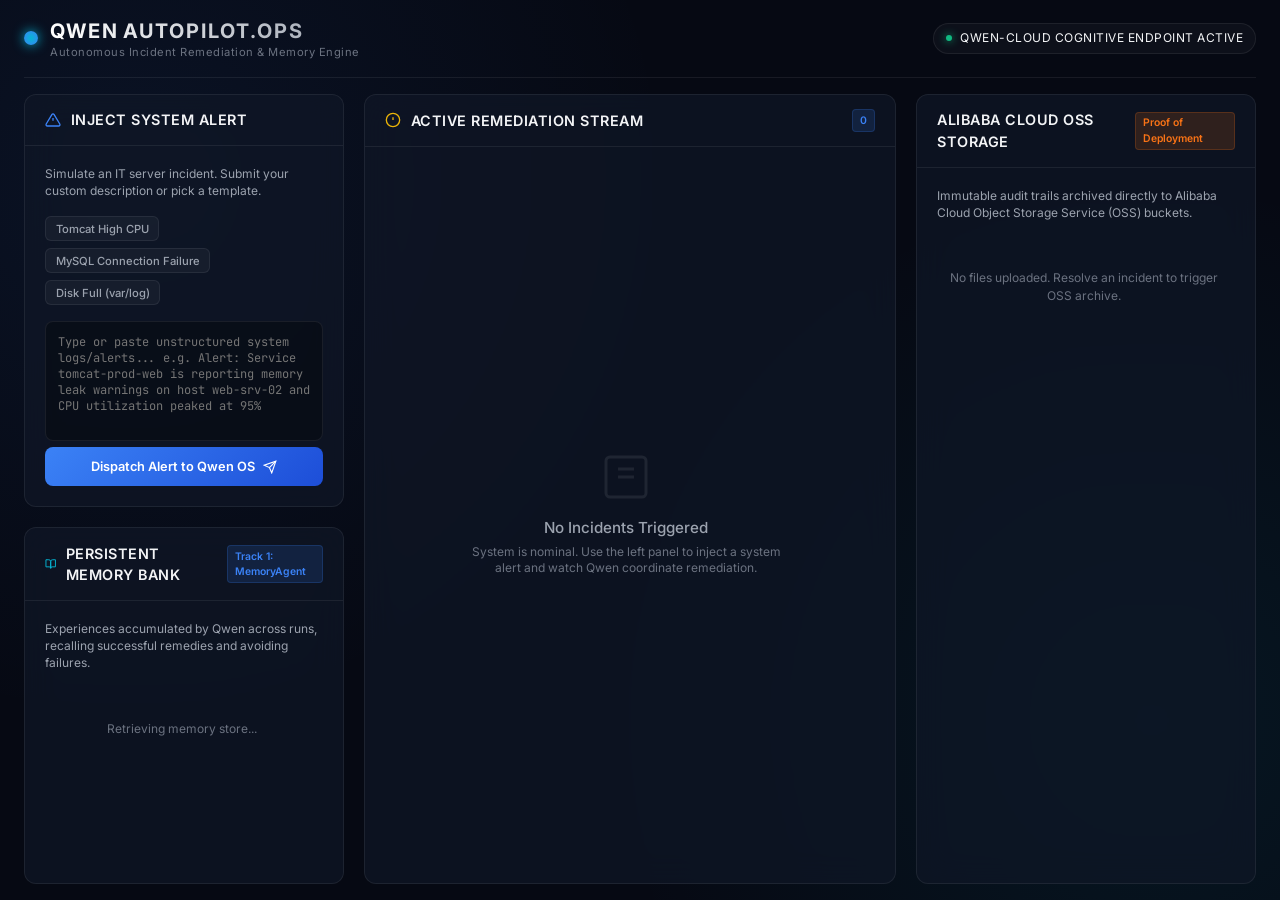
==== backend/static/index.html @ e9c29529 "Initial commit of Qwen Autopilot Ops" ====
<!DOCTYPE html>
<html lang="en">
<head>
    <meta charset="UTF-8">
    <meta name="viewport" content="width=device-width, initial-scale=1.0">
    <title>Qwen Autopilot Ops - Incident Remediation Center</title>
    <!-- Google Fonts -->
    <link rel="preconnect" href="https://fonts.googleapis.com">
    <link rel="preconnect" href="https://fonts.gstatic.com" crossorigin>
    <link href="https://fonts.googleapis.com/css2?family=Inter:wght@300;400;500;600;700&family=JetBrains+Mono:wght@400;500&display=swap" rel="stylesheet">
    <!-- Custom Style -->
    <link rel="stylesheet" href="style.css">
</head>
<body>
    <div class="app-container">
        <!-- Top Navigation -->
        <header class="app-header">
            <div class="logo-area">
                <div class="logo-orb"></div>
                <div class="logo-text">
                    <h1>QWEN<span>AUTOPILOT.OPS</span></h1>
                    <span class="sub-label">Autonomous Incident Remediation & Memory Engine</span>
                </div>
            </div>
            <div class="system-status">
                <div class="status-indicator online"></div>
                <span>QWEN-CLOUD COGNITIVE ENDPOINT ACTIVE</span>
            </div>
        </header>

        <!-- Main Content Layout -->
        <main class="dashboard-grid">
            
            <!-- Left Panel: Trigger & Logs -->
            <section class="left-panel flex-col">
                <!-- Trigger Alert Card -->
                <div class="card glassmorphic glow-blue">
                    <div class="card-header">
                        <svg class="header-icon" viewBox="0 0 24 24" fill="none" stroke="currentColor" stroke-width="2">
                            <path d="M10.29 3.86L1.82 18a2 2 0 0 0 1.71 3h16.94a2 2 0 0 0 1.71-3L13.71 3.86a2 2 0 0 0-3.42 0z"/>
                            <line x1="12" y1="9" x2="12" y2="13"/>
                            <line x1="12" y1="17" x2="12.01" y2="17"/>
                        </svg>
                        <h2>Inject System Alert</h2>
                    </div>
                    <div class="card-body">
                        <p class="section-desc">Simulate an IT server incident. Submit your custom description or pick a template.</p>
                        
                        <div class="template-chips">
                            <button class="chip-btn" onclick="setTemplate('tomcat')">Tomcat High CPU</button>
                            <button class="chip-btn" onclick="setTemplate('mysql')">MySQL Connection Failure</button>
                            <button class="chip-btn" onclick="setTemplate('disk')">Disk Full (var/log)</button>
                        </div>
                        
                        <div class="form-group">
                            <textarea id="alert-input" placeholder="Type or paste unstructured system logs/alerts... e.g. Alert: Service tomcat-prod-web is reporting memory leak warnings on host web-srv-02 and CPU utilization peaked at 95%"></textarea>
                        </div>
                        <button id="submit-alert-btn" class="primary-btn ripple" onclick="triggerAlert()">
                            <span>Dispatch Alert to Qwen OS</span>
                            <svg viewBox="0 0 24 24" fill="none" stroke="currentColor" stroke-width="2" class="btn-icon">
                                <line x1="22" y1="2" x2="11" y2="13"/>
                                <polygon points="22 2 15 22 11 13 2 9 22 2"/>
                            </svg>
                        </button>
                    </div>
                </div>

                <!-- Qwen Cognitive Memories -->
                <div class="card glassmorphic flex-grow">
                    <div class="card-header">
                        <svg class="header-icon icon-cyan" viewBox="0 0 24 24" fill="none" stroke="currentColor" stroke-width="2">
                            <path d="M2 3h6a4 4 0 0 1 4 4v14a3 3 0 0 0-3-3H2z"/>
                            <path d="M22 3h-6a4 4 0 0 0-4 4v14a3 3 0 0 1 3-3h7z"/>
                        </svg>
                        <h2>Persistent Memory Bank</h2>
                        <span class="badge">Track 1: MemoryAgent</span>
                    </div>
                    <div class="card-body flex-col">
                        <p class="section-desc">Experiences accumulated by Qwen across runs, recalling successful remedies and avoiding failures.</p>
                        <div id="memory-list" class="memory-list-container flex-grow">
                            <!-- Populated dynamically -->
                            <div class="empty-state">Retrieving memory store...</div>
                        </div>
                    </div>
                </div>
            </section>

            <!-- Center Panel: Active Incident Stream -->
            <section class="center-panel flex-col">
                <div class="card glassmorphic flex-grow flex-col">
                    <div class="card-header">
                        <svg class="header-icon icon-yellow" viewBox="0 0 24 24" fill="none" stroke="currentColor" stroke-width="2">
                            <circle cx="12" cy="12" r="10"/>
                            <line x1="12" y1="8" x2="12" y2="12"/>
                            <line x1="12" y1="16" x2="12.01" y2="16"/>
                        </svg>
                        <h2>Active Remediation Stream</h2>
                        <span class="badge active-incidents-count" id="active-count">0</span>
                    </div>
                    <div class="card-body flex-col flex-grow">
                        <div id="incident-container" class="incident-scroll flex-grow">
                            <div class="empty-state-large">
                                <svg class="empty-illustration" viewBox="0 0 24 24" fill="none" stroke="currentColor" stroke-width="1.5">
                                    <rect x="2" y="2" width="20" height="20" rx="2" ry="2"/>
                                    <path d="M12 18h.01"/>
                                    <path d="M8 8h8"/>
                                    <path d="M8 12h8"/>
                                </svg>
                                <h3>No Incidents Triggered</h3>
                                <p>System is nominal. Use the left panel to inject a system alert and watch Qwen coordinate remediation.</p>
                            </div>
                        </div>
                    </div>
                </div>
            </section>

            <!-- Right Panel: Telemetry & OSS -->
            <section class="right-panel flex-col">
                <!-- Human-in-the-Loop Dialog Container -->
                <div class="card glassmorphic glow-orange" id="hitl-card" style="display: none;">
                    <div class="card-header">
                        <svg class="header-icon icon-orange" viewBox="0 0 24 24" fill="none" stroke="currentColor" stroke-width="2">
                            <path d="M17 21v-2a4 4 0 0 0-4-4H5a4 4 0 0 0-4 4v2"/>
                            <circle cx="9" cy="7" r="4"/>
                            <path d="M23 21v-2a4 4 0 0 0-3-3.87"/>
                            <path d="M16 3.13a4 4 0 0 1 0 7.75"/>
                        </svg>
                        <h2>Human-in-the-Loop Checkpoint</h2>
                        <span class="pulse-indicator"></span>
                    </div>
                    <div class="card-body">
                        <div class="hitl-alert">
                            <p><strong>Operator Action Required:</strong> High-risk remediation tool call requested by Qwen-Max.</p>
                        </div>
                        <div class="hitl-details">
                            <div class="detail-row"><span>Incident ID:</span> <span id="hitl-id" class="monospace">--</span></div>
                            <div class="detail-row"><span>Target Server:</span> <span id="hitl-host" class="monospace">--</span></div>
                            <div class="detail-row"><span>Proposed Tool:</span> <span id="hitl-tool" class="monospace text-glow-orange">--</span></div>
                            <div class="plan-preview">
                                <label>Remediation Plan:</label>
                                <p id="hitl-plan">--</p>
                            </div>
                        </div>
                        <div class="hitl-actions">
                            <button class="approve-btn ripple" onclick="approveRemediation()">Approve Execution</button>
                            <button class="reject-btn ripple" onclick="rejectRemediation()">Reject</button>
                        </div>
                    </div>
                </div>

                <!-- Alibaba Cloud Archive Audit Logs -->
                <div class="card glassmorphic flex-grow">
                    <div class="card-header">
                        <img src="https://img.alicdn.com/tfs/TB1.7tSvxTpK1RjSZKPXXa3kpXa-34-34.png" alt="Alibaba Cloud Logo" class="header-logo" onerror="this.style.display='none'">
                        <h2>Alibaba Cloud OSS Storage</h2>
                        <span class="badge badge-orange">Proof of Deployment</span>
                    </div>
                    <div class="card-body flex-col">
                        <p class="section-desc">Immutable audit trails archived directly to Alibaba Cloud Object Storage Service (OSS) buckets.</p>
                        <div id="oss-log-list" class="oss-list-container flex-grow">
                            <!-- Populated dynamically -->
                            <div class="empty-state">No files uploaded. Resolve an incident to trigger OSS archive.</div>
                        </div>
                    </div>
                </div>
            </section>
            
        </main>
    </div>
    
    <!-- Script -->
    <script src="app.js"></script>
</body>
</html>
---- backend/static/style.css ----
/* Global Styles & Variables */
:root {
    --bg-main: #060913;
    --bg-card: rgba(17, 24, 39, 0.7);
    --border-glass: rgba(255, 255, 255, 0.07);
    --border-glow: rgba(59, 130, 246, 0.3);
    
    --text-primary: #f3f4f6;
    --text-secondary: #9ca3af;
    --text-muted: #6b7280;
    
    --color-blue: #3b82f6;
    --color-cyan: #06b6d4;
    --color-green: #10b981;
    --color-orange: #f97316;
    --color-red: #ef4444;
    --color-purple: #8b5cf6;
    
    --font-sans: 'Inter', -apple-system, BlinkMacSystemFont, "Segoe UI", Roboto, sans-serif;
    --font-mono: 'JetBrains Mono', monospace;
    
    --transition-fast: 0.2s ease;
    --transition-normal: 0.3s cubic-bezier(0.4, 0, 0.2, 1);
}

* {
    box-sizing: border-box;
    margin: 0;
    padding: 0;
}

body {
    background-color: var(--bg-main);
    color: var(--text-primary);
    font-family: var(--font-sans);
    line-height: 1.5;
    overflow-x: hidden;
    background-image: 
        radial-gradient(circle at 10% 20%, rgba(59, 130, 246, 0.08) 0%, transparent 40%),
        radial-gradient(circle at 90% 80%, rgba(6, 182, 212, 0.08) 0%, transparent 40%);
    background-attachment: fixed;
    height: 100vh;
}

/* Scrollbar Styling */
::-webkit-scrollbar {
    width: 6px;
    height: 6px;
}
::-webkit-scrollbar-track {
    background: rgba(0, 0, 0, 0.2);
}
::-webkit-scrollbar-thumb {
    background: rgba(255, 255, 255, 0.15);
    border-radius: 3px;
}
::-webkit-scrollbar-thumb:hover {
    background: rgba(255, 255, 255, 0.3);
}

/* Layout Utilities */
.app-container {
    display: flex;
    flex-direction: column;
    height: 100vh;
    padding: 1rem 1.5rem;
}

.flex-col { display: flex; flex-direction: column; }
.flex-grow { flex-grow: 1; }
.monospace { font-family: var(--font-mono); font-size: 0.85rem; }

/* Header */
.app-header {
    display: flex;
    justify-content: space-between;
    align-items: center;
    padding-bottom: 1rem;
    border-bottom: 1px solid var(--border-glass);
    margin-bottom: 1rem;
}

.logo-area {
    display: flex;
    align-items: center;
    gap: 0.75rem;
}

.logo-orb {
    width: 14px;
    height: 14px;
    background: radial-gradient(circle, var(--color-cyan) 0%, var(--color-blue) 100%);
    border-radius: 50%;
    box-shadow: 0 0 12px var(--color-cyan);
    animation: orbPulse 2s infinite ease-in-out;
}

.logo-text h1 {
    font-size: 1.25rem;
    font-weight: 700;
    letter-spacing: 2px;
    background: linear-gradient(to right, #fff, var(--text-secondary));
    -webkit-background-clip: text;
    -webkit-text-fill-color: transparent;
}

.logo-text h1 span {
    color: var(--color-cyan);
    margin-left: 4px;
}

.logo-text .sub-label {
    display: block;
    font-size: 0.7rem;
    color: var(--text-muted);
    letter-spacing: 0.5px;
    margin-top: -2px;
}

.system-status {
    display: flex;
    align-items: center;
    gap: 0.5rem;
    font-size: 0.75rem;
    letter-spacing: 0.5px;
    background: rgba(255, 255, 255, 0.03);
    padding: 0.35rem 0.75rem;
    border-radius: 20px;
    border: 1px solid var(--border-glass);
}

.status-indicator {
    width: 6px;
    height: 6px;
    border-radius: 50%;
}
.status-indicator.online {
    background-color: var(--color-green);
    box-shadow: 0 0 8px var(--color-green);
}

/* Dashboard Grid Layout */
.dashboard-grid {
    display: grid;
    grid-template-columns: 320px 1fr 340px;
    gap: 1.25rem;
    flex-grow: 1;
    height: calc(100vh - 85px);
    overflow: hidden;
}

/* Panels */
.left-panel, .center-panel, .right-panel {
    height: 100%;
    overflow: hidden;
    gap: 1.25rem;
}

/* Card Styling */
.card {
    background-color: var(--bg-card);
    border-radius: 12px;
    border: 1px solid var(--border-glass);
    overflow: hidden;
    transition: box-shadow var(--transition-normal), border-color var(--transition-normal);
}

.glassmorphic {
    backdrop-filter: blur(16px);
    -webkit-backdrop-filter: blur(16px);
}

/* Glowing variants */
.glow-blue:hover {
    border-color: rgba(59, 130, 246, 0.25);
    box-shadow: 0 4px 20px rgba(59, 130, 246, 0.05);
}

.glow-orange {
    border-color: rgba(249, 115, 22, 0.3) !important;
    box-shadow: 0 0 20px rgba(249, 115, 22, 0.06);
}

.card-header {
    display: flex;
    align-items: center;
    padding: 0.9rem 1.25rem;
    border-bottom: 1px solid var(--border-glass);
    gap: 0.6rem;
}

.card-header h2 {
    font-size: 0.9rem;
    font-weight: 600;
    letter-spacing: 0.5px;
    flex-grow: 1;
    text-transform: uppercase;
    color: var(--text-primary);
}

.header-icon {
    width: 16px;
    height: 16px;
    color: var(--color-blue);
}

.header-logo {
    height: 16px;
    width: auto;
}

.icon-cyan { color: var(--color-cyan); }
.icon-yellow { color: #eab308; }
.icon-orange { color: var(--color-orange); }

.badge {
    font-size: 0.65rem;
    font-weight: 600;
    padding: 0.15rem 0.45rem;
    border-radius: 4px;
    background: rgba(59, 130, 246, 0.15);
    color: var(--color-blue);
    border: 1px solid rgba(59, 130, 246, 0.2);
}

.badge-orange {
    background: rgba(249, 115, 22, 0.15);
    color: var(--color-orange);
    border: 1px solid rgba(249, 115, 22, 0.2);
}

/* Card Body */
.card-body {
    padding: 1.25rem;
    overflow-y: auto;
}

.section-desc {
    font-size: 0.75rem;
    color: var(--text-secondary);
    margin-bottom: 1rem;
    line-height: 1.4;
}

/* Alert Injector Form */
.template-chips {
    display: flex;
    flex-wrap: wrap;
    gap: 0.4rem;
    margin-bottom: 1rem;
}

.chip-btn {
    font-family: var(--font-sans);
    font-size: 0.7rem;
    font-weight: 500;
    background: rgba(255, 255, 255, 0.04);
    border: 1px solid var(--border-glass);
    color: var(--text-secondary);
    padding: 0.3rem 0.6rem;
    border-radius: 6px;
    cursor: pointer;
    transition: var(--transition-fast);
}

.chip-btn:hover {
    background: rgba(255, 255, 255, 0.08);
    color: var(--text-primary);
    border-color: rgba(255, 255, 255, 0.15);
}

.form-group textarea {
    width: 100%;
    height: 120px;
    background: rgba(0, 0, 0, 0.3);
    border: 1px solid var(--border-glass);
    border-radius: 8px;
    color: var(--text-primary);
    font-family: var(--font-mono);
    font-size: 0.75rem;
    padding: 0.75rem;
    resize: none;
    outline: none;
    transition: border-color var(--transition-fast);
}

.form-group textarea:focus {
    border-color: rgba(59, 130, 246, 0.5);
}

/* Buttons */
.primary-btn {
    width: 100%;
    background: linear-gradient(135deg, var(--color-blue) 0%, #1d4ed8 100%);
    border: none;
    color: #fff;
    font-family: var(--font-sans);
    font-size: 0.8rem;
    font-weight: 600;
    padding: 0.75rem 1rem;
    border-radius: 8px;
    cursor: pointer;
    display: flex;
    align-items: center;
    justify-content: center;
    gap: 0.5rem;
    transition: opacity var(--transition-fast), transform var(--transition-fast);
}

.primary-btn:hover {
    opacity: 0.95;
    transform: translateY(-1px);
}

.primary-btn:active {
    transform: translateY(0);
}

.btn-icon {
    width: 14px;
    height: 14px;
}

/* Memory List */
.memory-list-container {
    display: flex;
    flex-direction: column;
    gap: 0.75rem;
    max-height: 380px;
    overflow-y: auto;
    padding-right: 0.25rem;
}

.memory-item {
    background: rgba(255, 255, 255, 0.02);
    border: 1px solid var(--border-glass);
    border-radius: 8px;
    padding: 0.75rem;
    font-size: 0.75rem;
    display: flex;
    flex-direction: column;
    gap: 0.35rem;
}

.memory-meta {
    display: flex;
    justify-content: space-between;
    align-items: center;
}

.memory-tag {
    font-weight: 600;
    color: var(--color-cyan);
    font-family: var(--font-mono);
}

.memory-stat {
    font-size: 0.65rem;
    color: var(--text-muted);
}

.memory-action {
    color: var(--text-secondary);
    font-family: var(--font-mono);
    word-break: break-all;
    background: rgba(0,0,0,0.15);
    padding: 0.25rem;
    border-radius: 4px;
}

.success-badge {
    font-size: 0.6rem;
    font-weight: 700;
    padding: 0.1rem 0.3rem;
    border-radius: 3px;
    background: rgba(16, 185, 129, 0.15);
    color: var(--color-green);
    border: 1px solid rgba(16, 185, 129, 0.3);
}

.fail-badge {
    font-size: 0.6rem;
    font-weight: 700;
    padding: 0.1rem 0.3rem;
    border-radius: 3px;
    background: rgba(239, 68, 68, 0.15);
    color: var(--color-red);
    border: 1px solid rgba(239, 68, 68, 0.3);
}

/* Empty States */
.empty-state {
    color: var(--text-muted);
    font-size: 0.75rem;
    text-align: center;
    padding: 2rem 0;
}

.empty-state-large {
    display: flex;
    flex-direction: column;
    align-items: center;
    justify-content: center;
    padding: 4rem 2rem;
    text-align: center;
    color: var(--text-muted);
    height: 100%;
}

.empty-illustration {
    width: 48px;
    height: 48px;
    color: rgba(255, 255, 255, 0.08);
    margin-bottom: 1rem;
}

.empty-state-large h3 {
    font-size: 0.95rem;
    color: var(--text-secondary);
    font-weight: 500;
    margin-bottom: 0.25rem;
}

.empty-state-large p {
    font-size: 0.75rem;
    max-width: 320px;
    line-height: 1.4;
}

/* Active Incident Stream Layout */
.incident-scroll {
    display: flex;
    flex-direction: column;
    gap: 1rem;
    overflow-y: auto;
    padding-right: 0.5rem;
}

/* Incident Ticket Card */
.incident-ticket {
    background: rgba(255, 255, 255, 0.03);
    border: 1px solid var(--border-glass);
    border-radius: 10px;
    overflow: hidden;
    display: flex;
    flex-direction: column;
    animation: slideUp var(--transition-normal);
}

.ticket-header {
    background: rgba(255, 255, 255, 0.01);
    border-bottom: 1px solid var(--border-glass);
    padding: 0.6rem 1rem;
    display: flex;
    justify-content: space-between;
    align-items: center;
}

.ticket-title {
    font-size: 0.75rem;
    font-weight: 600;
    color: var(--text-secondary);
}

.ticket-status {
    font-size: 0.65rem;
    font-weight: 700;
    text-transform: uppercase;
    letter-spacing: 0.5px;
    padding: 0.15rem 0.5rem;
    border-radius: 12px;
}

.status-received { background: rgba(59, 130, 246, 0.15); color: var(--color-blue); border: 1px solid rgba(59, 130, 246, 0.3); }
.status-triage { background: rgba(6, 182, 212, 0.15); color: var(--color-cyan); border: 1px solid rgba(6, 182, 212, 0.3); }
.status-pending { background: rgba(249, 115, 22, 0.15); color: var(--color-orange); border: 1px solid rgba(249, 115, 22, 0.3); }
.status-executing { background: rgba(139, 92, 246, 0.15); color: var(--color-purple); border: 1px solid rgba(139, 92, 246, 0.3); }
.status-resolved { background: rgba(16, 185, 129, 0.15); color: var(--color-green); border: 1px solid rgba(16, 185, 129, 0.3); }
.status-failed { background: rgba(239, 68, 68, 0.15); color: var(--color-red); border: 1px solid rgba(239, 68, 68, 0.3); }

.ticket-body {
    padding: 1rem;
    display: flex;
    flex-direction: column;
    gap: 0.8rem;
}

.alert-raw-box {
    background: rgba(0,0,0,0.25);
    padding: 0.6rem 0.8rem;
    border-radius: 6px;
    font-size: 0.75rem;
    color: var(--text-secondary);
    border-left: 3px solid var(--color-blue);
    line-height: 1.4;
}

/* Agent Reasoning Area */
.agent-step {
    border-top: 1px dashed rgba(255, 255, 255, 0.05);
    padding-top: 0.8rem;
    font-size: 0.75rem;
}

.step-label {
    display: flex;
    align-items: center;
    gap: 0.4rem;
    font-weight: 600;
    margin-bottom: 0.35rem;
}

.step-label span {
    font-size: 0.6rem;
    padding: 0.05rem 0.3rem;
    border-radius: 3px;
    font-weight: 700;
}

.label-triage { color: var(--color-cyan); }
.label-triage span { background: rgba(6, 182, 212, 0.15); border: 1px solid rgba(6, 182, 212, 0.2); }
.label-remediation { color: var(--color-orange); }
.label-remediation span { background: rgba(249, 115, 22, 0.15); border: 1px solid rgba(249, 115, 22, 0.2); }
.label-execution { color: var(--color-purple); }
.label-execution span { background: rgba(139, 92, 246, 0.15); border: 1px solid rgba(139, 92, 246, 0.2); }
.label-verify { color: var(--color-green); }
.label-verify span { background: rgba(16, 185, 129, 0.15); border: 1px solid rgba(16, 185, 129, 0.2); }

.step-content {
    color: var(--text-secondary);
    padding-left: 1.25rem;
    line-height: 1.45;
}

.step-details-console {
    background: rgba(0,0,0,0.4);
    border-radius: 6px;
    padding: 0.6rem;
    font-family: var(--font-mono);
    font-size: 0.7rem;
    color: #a7f3d0; /* emerald 200 */
    border: 1px solid rgba(255,255,255,0.03);
    margin-top: 0.5rem;
    white-space: pre-wrap;
    max-height: 150px;
    overflow-y: auto;
}

/* Metadata pills */
.meta-pills {
    display: flex;
    gap: 0.5rem;
    flex-wrap: wrap;
    font-size: 0.7rem;
}
.pill {
    background: rgba(255,255,255,0.03);
    border: 1px solid var(--border-glass);
    padding: 0.15rem 0.5rem;
    border-radius: 4px;
}
.pill strong {
    color: var(--text-muted);
    font-weight: 500;
    margin-right: 4px;
}

/* Operator Approval Card */
.pulse-indicator {
    width: 8px;
    height: 8px;
    background-color: var(--color-orange);
    border-radius: 50%;
    box-shadow: 0 0 10px var(--color-orange);
    animation: orbPulse 1.5s infinite ease-in-out;
}

.hitl-alert {
    background: rgba(249, 115, 22, 0.1);
    border: 1px solid rgba(249, 115, 22, 0.2);
    border-radius: 6px;
    padding: 0.6rem 0.8rem;
    font-size: 0.75rem;
    color: #ffedd5;
    margin-bottom: 1rem;
}

.hitl-details {
    display: flex;
    flex-direction: column;
    gap: 0.5rem;
    font-size: 0.75rem;
    margin-bottom: 1.25rem;
    background: rgba(0,0,0,0.15);
    padding: 0.75rem;
    border-radius: 8px;
    border: 1px solid var(--border-glass);
}

.detail-row {
    display: flex;
    justify-content: space-between;
}
.detail-row span:first-child {
    color: var(--text-muted);
}
.text-glow-orange {
    color: var(--color-orange);
    font-weight: 600;
    text-shadow: 0 0 8px rgba(249, 115, 22, 0.4);
}

.plan-preview {
    margin-top: 0.5rem;
    border-top: 1px dashed rgba(255,255,255,0.05);
    padding-top: 0.5rem;
}
.plan-preview label {
    display: block;
    font-size: 0.7rem;
    color: var(--text-muted);
    margin-bottom: 0.25rem;
}
.plan-preview p {
    color: var(--text-secondary);
    line-height: 1.4;
}

.hitl-actions {
    display: flex;
    gap: 0.5rem;
}

.approve-btn {
    flex-grow: 1;
    background: var(--color-orange);
    color: #fff;
    border: none;
    padding: 0.6rem 1rem;
    border-radius: 6px;
    font-size: 0.75rem;
    font-weight: 600;
    cursor: pointer;
    transition: opacity var(--transition-fast);
}
.approve-btn:hover { opacity: 0.9; }

.reject-btn {
    background: rgba(255, 255, 255, 0.05);
    border: 1px solid var(--border-glass);
    color: var(--text-secondary);
    padding: 0.6rem 1rem;
    border-radius: 6px;
    font-size: 0.75rem;
    cursor: pointer;
    transition: var(--transition-fast);
}
.reject-btn:hover { background: rgba(239, 68, 68, 0.15); color: var(--color-red); border-color: rgba(239, 68, 68, 0.2); }

/* Alibaba Cloud Storage List */
.oss-list-container {
    display: flex;
    flex-direction: column;
    gap: 0.5rem;
    max-height: 380px;
    overflow-y: auto;
    padding-right: 0.25rem;
}

.oss-item {
    background: rgba(0, 0, 0, 0.15);
    border: 1px solid var(--border-glass);
    border-radius: 8px;
    padding: 0.6rem 0.8rem;
    display: flex;
    align-items: center;
    gap: 0.6rem;
    transition: var(--transition-fast);
}
.oss-item:hover {
    background: rgba(0, 0, 0, 0.3);
}

.oss-icon {
    width: 18px;
    height: 18px;
    color: var(--color-orange);
    flex-shrink: 0;
}

.oss-info {
    display: flex;
    flex-direction: column;
    font-size: 0.7rem;
    overflow: hidden;
    flex-grow: 1;
}

.oss-key {
    font-family: var(--font-mono);
    color: var(--text-primary);
    text-overflow: ellipsis;
    overflow: hidden;
    white-space: nowrap;
}

.oss-meta {
    display: flex;
    justify-content: space-between;
    color: var(--text-muted);
    font-size: 0.65rem;
    margin-top: 0.1rem;
}

/* Animations */
@keyframes orbPulse {
    0%, 100% {
        transform: scale(1);
        opacity: 1;
        box-shadow: 0 0 10px rgba(6, 182, 212, 0.5);
    }
    50% {
        transform: scale(1.15);
        opacity: 0.85;
        box-shadow: 0 0 16px rgba(6, 182, 212, 0.8);
    }
}

@keyframes slideUp {
    from {
        opacity: 0;
        transform: translateY(8px);
    }
    to {
        opacity: 1;
        transform: translateY(0);
    }
}

.ripple {
    position: relative;
    overflow: hidden;
}

/* Responsive */
@media (max-width: 1100px) {
    .dashboard-grid {
        grid-template-columns: 1fr;
        height: auto;
        overflow: visible;
    }
    .left-panel, .center-panel, .right-panel {
        height: auto;
        overflow: visible;
    }
    .memory-list-container, .oss-list-container {
        max-height: 250px;
    }
}
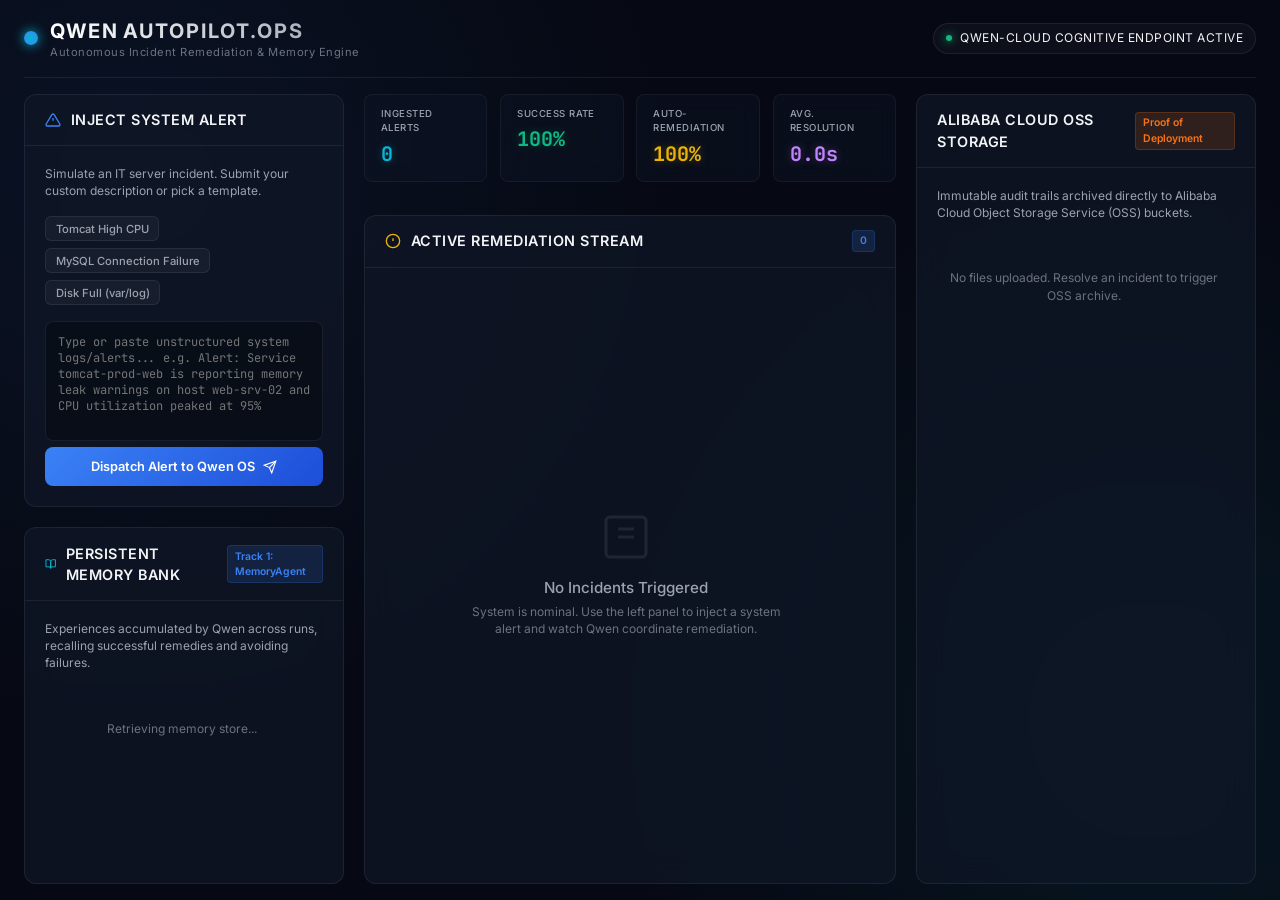
==== commit 706a26e3: "Implemented risk predictions, downtime thresholds, pattern detection, and KPI metrics dashboard" ====
--- a/backend/static/index.html
+++ b/backend/static/index.html
@@ -87,6 +87,26 @@
 
             <!-- Center Panel: Active Incident Stream -->
             <section class="center-panel flex-col">
+                <!-- KPI Dashboard Metrics Grid -->
+                <div class="kpi-grid">
+                    <div class="kpi-tile">
+                        <span class="kpi-label">Ingested Alerts</span>
+                        <span class="kpi-value text-cyan" id="kpi-total">0</span>
+                    </div>
+                    <div class="kpi-tile">
+                        <span class="kpi-label">Success Rate</span>
+                        <span class="kpi-value text-green" id="kpi-success">100%</span>
+                    </div>
+                    <div class="kpi-tile">
+                        <span class="kpi-label">Auto-Remediation</span>
+                        <span class="kpi-value text-yellow" id="kpi-auto">100%</span>
+                    </div>
+                    <div class="kpi-tile">
+                        <span class="kpi-label">Avg. Resolution</span>
+                        <span class="kpi-value text-purple" id="kpi-time">0.0s</span>
+                    </div>
+                </div>
+
                 <div class="card glassmorphic flex-grow flex-col">
                     <div class="card-header">
                         <svg class="header-icon icon-yellow" viewBox="0 0 24 24" fill="none" stroke="currentColor" stroke-width="2">
--- a/backend/static/style.css
+++ b/backend/static/style.css
@@ -757,3 +757,69 @@
         max-height: 250px;
     }
 }
+
+/* KPI Dashboard Grid Styles */
+.kpi-grid {
+    display: grid;
+    grid-template-columns: repeat(4, 1fr);
+    gap: 0.8rem;
+    margin-bottom: 0.8rem;
+}
+
+.kpi-tile {
+    padding: 0.75rem 1rem;
+    display: flex;
+    flex-direction: column;
+    border-radius: 8px;
+    background: rgba(15, 23, 42, 0.4);
+    border: 1px solid rgba(255, 255, 255, 0.05);
+    backdrop-filter: blur(10px);
+    transition: transform 0.2s ease, border-color 0.2s ease;
+}
+
+.kpi-tile:hover {
+    transform: translateY(-2px);
+    border-color: rgba(255, 255, 255, 0.1);
+}
+
+.kpi-label {
+    font-size: 0.6rem;
+    color: var(--text-secondary);
+    text-transform: uppercase;
+    letter-spacing: 0.05em;
+    font-weight: 500;
+}
+
+.kpi-value {
+    font-size: 1.25rem;
+    font-weight: 700;
+    margin-top: 0.2rem;
+    font-family: var(--font-mono);
+}
+
+.text-cyan {
+    color: var(--color-cyan);
+    text-shadow: 0 0 10px rgba(34, 211, 238, 0.3);
+}
+
+.text-green {
+    color: var(--color-green);
+    text-shadow: 0 0 10px rgba(16, 185, 129, 0.3);
+}
+
+.text-yellow {
+    color: #eab308;
+    text-shadow: 0 0 10px rgba(234, 179, 8, 0.3);
+}
+
+.text-purple {
+    color: #c084fc;
+    text-shadow: 0 0 10px rgba(192, 132, 252, 0.3);
+}
+
+/* Warning badges */
+.recurring-badge {
+    background: rgba(239, 68, 68, 0.15);
+    color: #fca5a5;
+    border: 1px solid rgba(239, 68, 68, 0.3);
+}
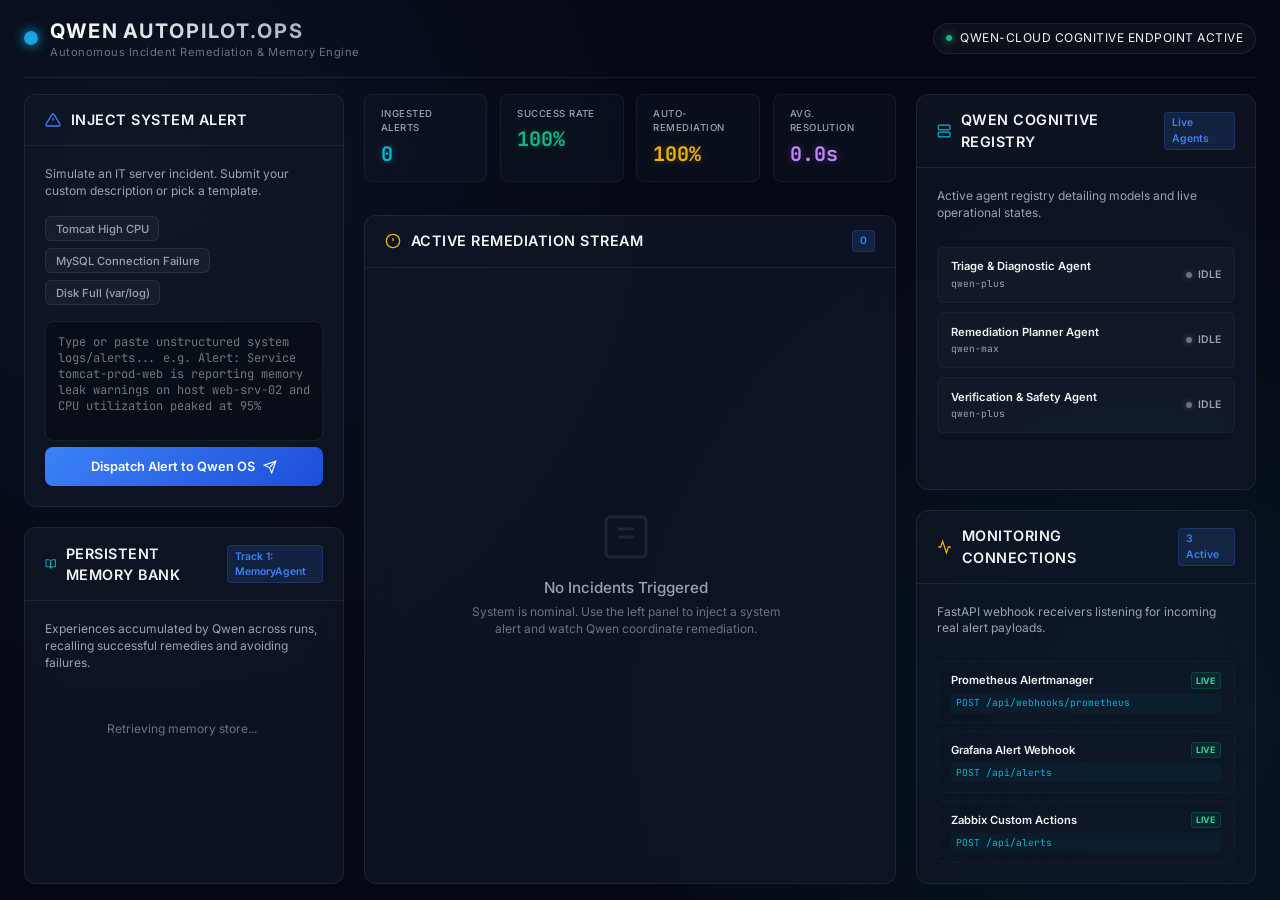
==== commit 934daf98: "Replaced mock logs with live Agent Registry Console and webhooks connections panel" ====
--- a/backend/static/index.html
+++ b/backend/static/index.html
@@ -168,18 +168,90 @@
                     </div>
                 </div>
 
-                <!-- Alibaba Cloud Archive Audit Logs -->
-                <div class="card glassmorphic flex-grow">
-                    <div class="card-header">
-                        <img src="https://img.alicdn.com/tfs/TB1.7tSvxTpK1RjSZKPXXa3kpXa-34-34.png" alt="Alibaba Cloud Logo" class="header-logo" onerror="this.style.display='none'">
-                        <h2>Alibaba Cloud OSS Storage</h2>
-                        <span class="badge badge-orange">Proof of Deployment</span>
-                    </div>
-                    <div class="card-body flex-col">
-                        <p class="section-desc">Immutable audit trails archived directly to Alibaba Cloud Object Storage Service (OSS) buckets.</p>
-                        <div id="oss-log-list" class="oss-list-container flex-grow">
-                            <!-- Populated dynamically -->
-                            <div class="empty-state">No files uploaded. Resolve an incident to trigger OSS archive.</div>
+                <!-- Agent Registry & Orchestrator Console -->
+                <div class="card glassmorphic flex-grow flex-col">
+                    <div class="card-header">
+                        <svg class="header-icon icon-cyan" viewBox="0 0 24 24" fill="none" stroke="currentColor" stroke-width="2">
+                            <rect x="2" y="2" width="20" height="8" rx="2" ry="2"/>
+                            <rect x="2" y="14" width="20" height="8" rx="2" ry="2"/>
+                            <line x1="6" y1="6" x2="6.01" y2="6"/>
+                            <line x1="6" y1="18" x2="6.01" y2="18"/>
+                        </svg>
+                        <h2>Qwen Cognitive Registry</h2>
+                        <span class="badge">Live Agents</span>
+                    </div>
+                    <div class="card-body flex-col" style="gap: 0.6rem;">
+                        <p class="section-desc">Active agent registry detailing models and live operational states.</p>
+                        
+                        <div class="agent-status-tile" id="agent-tile-triage">
+                            <div class="agent-tile-info">
+                                <span class="agent-tile-name">Triage & Diagnostic Agent</span>
+                                <span class="agent-tile-model">qwen-plus</span>
+                            </div>
+                            <div class="agent-tile-status">
+                                <span class="status-indicator indicator-grey" id="agent-status-triage-dot"></span>
+                                <span class="status-text text-glow-grey" id="agent-status-triage-text">Idle</span>
+                            </div>
+                        </div>
+
+                        <div class="agent-status-tile" id="agent-tile-remediation">
+                            <div class="agent-tile-info">
+                                <span class="agent-tile-name">Remediation Planner Agent</span>
+                                <span class="agent-tile-model">qwen-max</span>
+                            </div>
+                            <div class="agent-tile-status">
+                                <span class="status-indicator indicator-grey" id="agent-status-remediation-dot"></span>
+                                <span class="status-text text-glow-grey" id="agent-status-remediation-text">Idle</span>
+                            </div>
+                        </div>
+
+                        <div class="agent-status-tile" id="agent-tile-verify">
+                            <div class="agent-tile-info">
+                                <span class="agent-tile-name">Verification & Safety Agent</span>
+                                <span class="agent-tile-model">qwen-plus</span>
+                            </div>
+                            <div class="agent-tile-status">
+                                <span class="status-indicator indicator-grey" id="agent-status-verify-dot"></span>
+                                <span class="status-text text-glow-grey" id="agent-status-verify-text">Idle</span>
+                            </div>
+                        </div>
+                    </div>
+                </div>
+
+                <!-- Monitoring Integration Center -->
+                <div class="card glassmorphic">
+                    <div class="card-header">
+                        <svg class="header-icon icon-yellow" viewBox="0 0 24 24" fill="none" stroke="currentColor" stroke-width="2">
+                            <path d="M22 12h-4l-3 9L9 3l-3 9H2"/>
+                        </svg>
+                        <h2>Monitoring Connections</h2>
+                        <span class="badge active-incidents-count" id="active-webhooks-count">3 Active</span>
+                    </div>
+                    <div class="card-body" style="gap: 0.5rem; display: flex; flex-direction: column;">
+                        <p class="section-desc">FastAPI webhook receivers listening for incoming real alert payloads.</p>
+                        
+                        <div class="integration-tile">
+                            <div class="integration-header">
+                                <span class="integration-name">Prometheus Alertmanager</span>
+                                <span class="badge badge-green">LIVE</span>
+                            </div>
+                            <code class="integration-url">POST /api/webhooks/prometheus</code>
+                        </div>
+
+                        <div class="integration-tile">
+                            <div class="integration-header">
+                                <span class="integration-name">Grafana Alert Webhook</span>
+                                <span class="badge badge-green">LIVE</span>
+                            </div>
+                            <code class="integration-url">POST /api/alerts</code>
+                        </div>
+
+                        <div class="integration-tile">
+                            <div class="integration-header">
+                                <span class="integration-name">Zabbix Custom Actions</span>
+                                <span class="badge badge-green">LIVE</span>
+                            </div>
+                            <code class="integration-url">POST /api/alerts</code>
                         </div>
                     </div>
                 </div>
--- a/backend/static/style.css
+++ b/backend/static/style.css
@@ -823,3 +823,134 @@
     color: #fca5a5;
     border: 1px solid rgba(239, 68, 68, 0.3);
 }
+
+/* Agent Registry Tiles */
+.agent-status-tile {
+    display: flex;
+    justify-content: space-between;
+    align-items: center;
+    padding: 0.65rem 0.8rem;
+    background: rgba(30, 41, 59, 0.3);
+    border: 1px solid rgba(255, 255, 255, 0.03);
+    border-radius: 6px;
+    transition: background-color 0.2s ease;
+}
+
+.agent-status-tile:hover {
+    background: rgba(30, 41, 59, 0.5);
+}
+
+.agent-tile-info {
+    display: flex;
+    flex-direction: column;
+}
+
+.agent-tile-name {
+    font-size: 0.7rem;
+    font-weight: 600;
+    color: var(--text-primary);
+}
+
+.agent-tile-model {
+    font-size: 0.6rem;
+    color: var(--text-secondary);
+    font-family: var(--font-mono);
+    margin-top: 0.1rem;
+}
+
+.agent-tile-status {
+    display: flex;
+    align-items: center;
+    gap: 0.4rem;
+}
+
+.status-indicator {
+    width: 6px;
+    height: 6px;
+    border-radius: 50%;
+    display: inline-block;
+}
+
+.indicator-grey {
+    background-color: #6b7280;
+    box-shadow: 0 0 6px rgba(107, 114, 128, 0.6);
+}
+
+.indicator-green {
+    background-color: #10b981;
+    box-shadow: 0 0 8px rgba(16, 185, 129, 0.8);
+}
+
+.indicator-amber {
+    background-color: #f59e0b;
+    box-shadow: 0 0 8px rgba(245, 158, 11, 0.8);
+    animation: status-pulse-amber 1.5s infinite alternate;
+}
+
+.indicator-blue {
+    background-color: #3b82f6;
+    box-shadow: 0 0 8px rgba(59, 130, 246, 0.8);
+    animation: status-pulse-blue 1.5s infinite alternate;
+}
+
+@keyframes status-pulse-amber {
+    from { transform: scale(0.9); opacity: 0.7; }
+    to { transform: scale(1.1); opacity: 1; }
+}
+
+@keyframes status-pulse-blue {
+    from { transform: scale(0.9); opacity: 0.7; }
+    to { transform: scale(1.1); opacity: 1; }
+}
+
+.status-text {
+    font-size: 0.65rem;
+    font-weight: 600;
+    text-transform: uppercase;
+}
+
+.text-glow-grey { color: #9ca3af; }
+.text-glow-green { color: #34d399; text-shadow: 0 0 4px rgba(52, 211, 153, 0.3); }
+.text-glow-amber { color: #fbbf24; text-shadow: 0 0 4px rgba(251, 191, 36, 0.3); }
+.text-glow-blue { color: #60a5fa; text-shadow: 0 0 4px rgba(96, 165, 250, 0.3); }
+
+/* Monitoring Connection Tiles */
+.integration-tile {
+    padding: 0.6rem 0.8rem;
+    background: rgba(15, 23, 42, 0.3);
+    border: 1px dashed rgba(255, 255, 255, 0.05);
+    border-radius: 6px;
+}
+
+.integration-header {
+    display: flex;
+    justify-content: space-between;
+    align-items: center;
+    margin-bottom: 0.3rem;
+}
+
+.integration-name {
+    font-size: 0.7rem;
+    font-weight: 600;
+    color: var(--text-primary);
+}
+
+.badge-green {
+    font-size: 0.55rem;
+    font-weight: bold;
+    padding: 0.05rem 0.3rem;
+    background: rgba(16, 185, 129, 0.1);
+    color: #34d399;
+    border: 1px solid rgba(16, 185, 129, 0.2);
+    border-radius: 3px;
+}
+
+.integration-url {
+    font-family: var(--font-mono);
+    font-size: 0.6rem;
+    color: var(--color-cyan);
+    background: rgba(6, 182, 212, 0.05);
+    padding: 0.15rem 0.3rem;
+    border-radius: 3px;
+    display: block;
+}
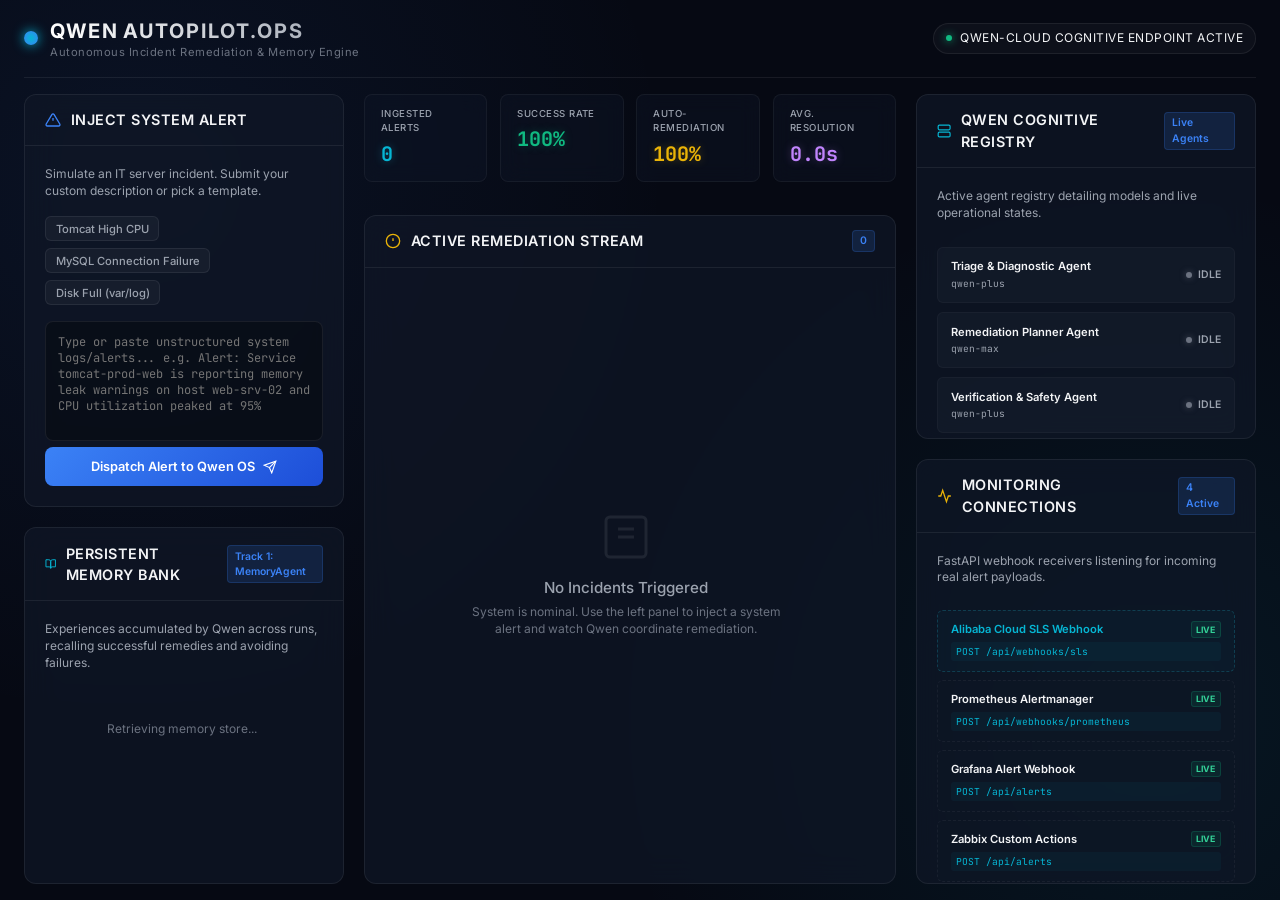
==== commit 9532a418: "Integrated Alibaba Cloud SLS Webhook adapter and UI panel" ====
--- a/backend/static/index.html
+++ b/backend/static/index.html
@@ -225,11 +225,19 @@
                             <path d="M22 12h-4l-3 9L9 3l-3 9H2"/>
                         </svg>
                         <h2>Monitoring Connections</h2>
-                        <span class="badge active-incidents-count" id="active-webhooks-count">3 Active</span>
+                        <span class="badge active-incidents-count" id="active-webhooks-count">4 Active</span>
                     </div>
                     <div class="card-body" style="gap: 0.5rem; display: flex; flex-direction: column;">
                         <p class="section-desc">FastAPI webhook receivers listening for incoming real alert payloads.</p>
                         
+                        <div class="integration-tile" style="border-color: rgba(34, 211, 238, 0.2); background: rgba(6, 182, 212, 0.03);">
+                            <div class="integration-header">
+                                <span class="integration-name" style="color: var(--color-cyan);">Alibaba Cloud SLS Webhook</span>
+                                <span class="badge badge-green">LIVE</span>
+                            </div>
+                            <code class="integration-url">POST /api/webhooks/sls</code>
+                        </div>
+
                         <div class="integration-tile">
                             <div class="integration-header">
                                 <span class="integration-name">Prometheus Alertmanager</span>
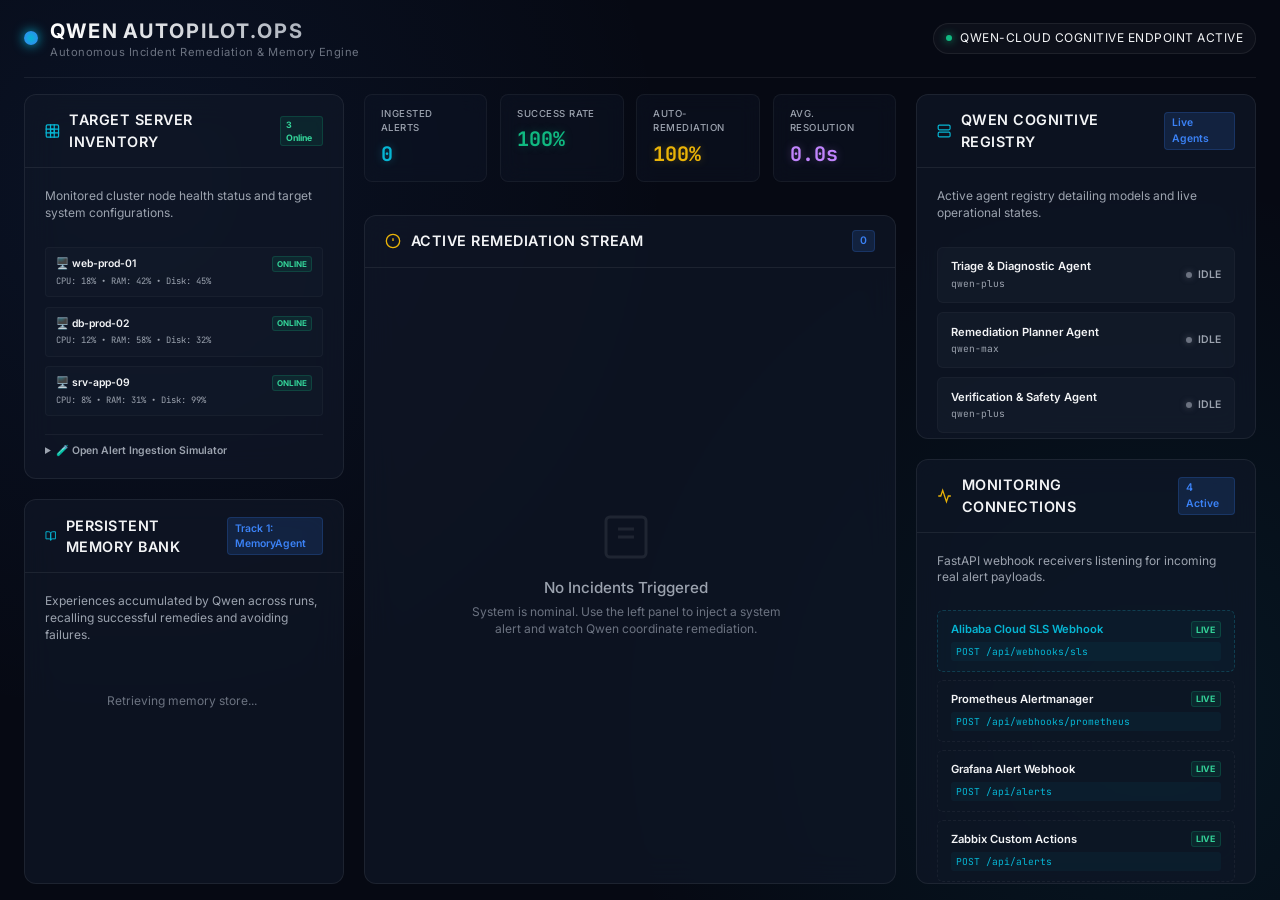
==== commit 3dfb14e4: "Refactored left top card into Server Node Registry and updated agent status tiles to link active log" ====
--- a/backend/static/index.html
+++ b/backend/static/index.html
@@ -34,34 +34,70 @@
             <!-- Left Panel: Trigger & Logs -->
             <section class="left-panel flex-col">
                 <!-- Trigger Alert Card -->
+                <!-- Target Servers Inventory -->
                 <div class="card glassmorphic glow-blue">
                     <div class="card-header">
-                        <svg class="header-icon" viewBox="0 0 24 24" fill="none" stroke="currentColor" stroke-width="2">
-                            <path d="M10.29 3.86L1.82 18a2 2 0 0 0 1.71 3h16.94a2 2 0 0 0 1.71-3L13.71 3.86a2 2 0 0 0-3.42 0z"/>
-                            <line x1="12" y1="9" x2="12" y2="13"/>
-                            <line x1="12" y1="17" x2="12.01" y2="17"/>
-                        </svg>
-                        <h2>Inject System Alert</h2>
-                    </div>
-                    <div class="card-body">
-                        <p class="section-desc">Simulate an IT server incident. Submit your custom description or pick a template.</p>
+                        <svg class="header-icon icon-cyan" viewBox="0 0 24 24" fill="none" stroke="currentColor" stroke-width="2">
+                            <rect x="2" y="2" width="20" height="20" rx="2" ry="2"/>
+                            <rect x="9" y="9" width="6" height="6"/>
+                            <line x1="9" y1="1" x2="9" y2="23"/>
+                            <line x1="15" y1="1" x2="15" y2="23"/>
+                            <line x1="1" y1="9" x2="23" y2="9"/>
+                            <line x1="1" y1="15" x2="23" y2="15"/>
+                        </svg>
+                        <h2>Target Server Inventory</h2>
+                        <span class="badge badge-green">3 Online</span>
+                    </div>
+                    <div class="card-body flex-col" style="gap: 0.6rem;">
+                        <p class="section-desc">Monitored cluster node health status and target system configurations.</p>
                         
-                        <div class="template-chips">
-                            <button class="chip-btn" onclick="setTemplate('tomcat')">Tomcat High CPU</button>
-                            <button class="chip-btn" onclick="setTemplate('mysql')">MySQL Connection Failure</button>
-                            <button class="chip-btn" onclick="setTemplate('disk')">Disk Full (var/log)</button>
-                        </div>
-                        
-                        <div class="form-group">
-                            <textarea id="alert-input" placeholder="Type or paste unstructured system logs/alerts... e.g. Alert: Service tomcat-prod-web is reporting memory leak warnings on host web-srv-02 and CPU utilization peaked at 95%"></textarea>
-                        </div>
-                        <button id="submit-alert-btn" class="primary-btn ripple" onclick="triggerAlert()">
-                            <span>Dispatch Alert to Qwen OS</span>
-                            <svg viewBox="0 0 24 24" fill="none" stroke="currentColor" stroke-width="2" class="btn-icon">
-                                <line x1="22" y1="2" x2="11" y2="13"/>
-                                <polygon points="22 2 15 22 11 13 2 9 22 2"/>
-                            </svg>
-                        </button>
+                        <div class="node-item">
+                            <div class="node-meta">
+                                <span class="node-name">🖥️ web-prod-01</span>
+                                <span class="badge badge-green" style="font-size: 0.5rem; padding: 0.05rem 0.25rem;">ONLINE</span>
+                            </div>
+                            <div class="node-stats">
+                                <span>CPU: 18%</span> • <span>RAM: 42%</span> • <span>Disk: 45%</span>
+                            </div>
+                        </div>
+
+                        <div class="node-item">
+                            <div class="node-meta">
+                                <span class="node-name">🖥️ db-prod-02</span>
+                                <span class="badge badge-green" style="font-size: 0.5rem; padding: 0.05rem 0.25rem;">ONLINE</span>
+                            </div>
+                            <div class="node-stats">
+                                <span>CPU: 12%</span> • <span>RAM: 58%</span> • <span>Disk: 32%</span>
+                            </div>
+                        </div>
+
+                        <div class="node-item">
+                            <div class="node-meta">
+                                <span class="node-name">🖥️ srv-app-09</span>
+                                <span class="badge badge-green" style="font-size: 0.5rem; padding: 0.05rem 0.25rem;">ONLINE</span>
+                            </div>
+                            <div class="node-stats">
+                                <span>CPU: 8%</span> • <span>RAM: 31%</span> • <span>Disk: 99%</span>
+                            </div>
+                        </div>
+
+                        <!-- Test Console (Collapsible for Demo/Evaluation) -->
+                        <details class="demo-details" style="margin-top: 0.5rem; border-top: 1px solid rgba(255,255,255,0.05); padding-top: 0.5rem;">
+                            <summary style="font-size: 0.65rem; color: var(--text-secondary); cursor: pointer; user-select: none; font-weight: 600;">🧪 Open Alert Ingestion Simulator</summary>
+                            <div style="margin-top: 0.5rem;">
+                                <div class="template-chips" style="margin-bottom: 0.5rem;">
+                                    <button class="chip-btn" onclick="setTemplate('tomcat')">Tomcat CPU</button>
+                                    <button class="chip-btn" onclick="setTemplate('mysql')">MySQL Failure</button>
+                                    <button class="chip-btn" onclick="setTemplate('disk')">Disk Full</button>
+                                </div>
+                                <div class="form-group" style="margin-bottom: 0.5rem;">
+                                    <textarea id="alert-input" placeholder="Type custom log trace alert details..." style="height: 50px; font-size: 0.65rem; padding: 0.3rem;"></textarea>
+                                </div>
+                                <button id="submit-alert-btn" class="primary-btn ripple" onclick="triggerAlert()" style="padding: 0.35rem; font-size: 0.65rem; width: 100%;">
+                                    <span>Dispatch Ingested Alert</span>
+                                </button>
+                            </div>
+                        </details>
                     </div>
                 </div>
 
--- a/backend/static/style.css
+++ b/backend/static/style.css
@@ -954,3 +954,44 @@
     border-radius: 3px;
     display: block;
 }
+
+/* Node Inventory Styles */
+.node-item {
+    padding: 0.5rem 0.6rem;
+    background: rgba(30, 41, 59, 0.2);
+    border: 1px solid rgba(255, 255, 255, 0.03);
+    border-radius: 4px;
+    transition: background-color 0.2s ease;
+}
+
+.node-item:hover {
+    background: rgba(30, 41, 59, 0.4);
+}
+
+.node-meta {
+    display: flex;
+    justify-content: space-between;
+    align-items: center;
+}
+
+.node-name {
+    font-size: 0.65rem;
+    font-weight: 600;
+    color: var(--text-primary);
+}
+
+.node-stats {
+    font-size: 0.55rem;
+    color: var(--text-secondary);
+    margin-top: 0.2rem;
+    font-family: var(--font-mono);
+}
+
+.demo-details summary {
+    font-weight: 600;
+    outline: none;
+}
+
+.demo-details summary:hover {
+    color: var(--text-primary);
+}
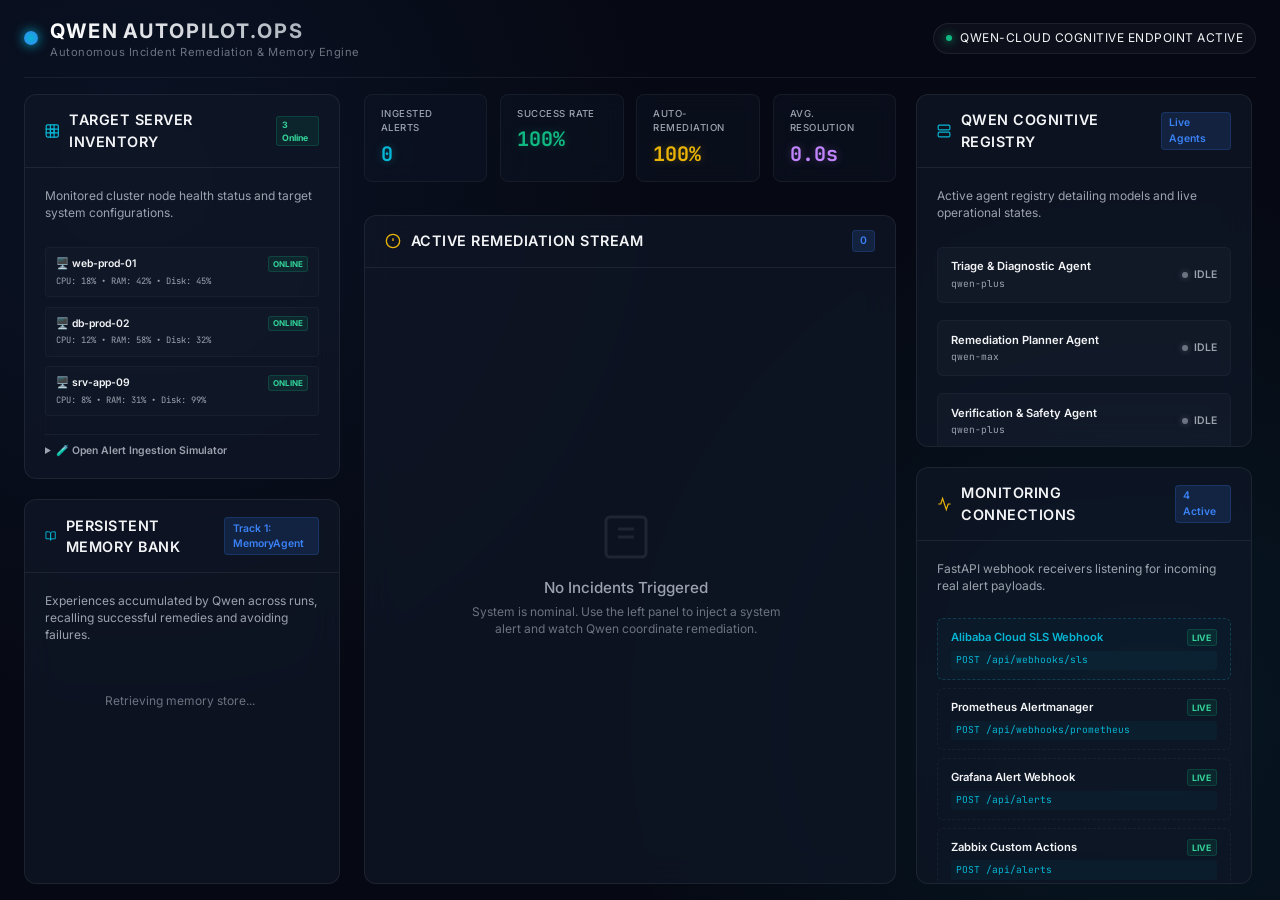
==== commit 4137ea24: "Created OKR Objectives and Key Results accordion cards for Qwen agents dynamically bound to database" ====
--- a/backend/static/index.html
+++ b/backend/static/index.html
@@ -219,38 +219,98 @@
                     <div class="card-body flex-col" style="gap: 0.6rem;">
                         <p class="section-desc">Active agent registry detailing models and live operational states.</p>
                         
-                        <div class="agent-status-tile" id="agent-tile-triage">
-                            <div class="agent-tile-info">
-                                <span class="agent-tile-name">Triage & Diagnostic Agent</span>
-                                <span class="agent-tile-model">qwen-plus</span>
-                            </div>
-                            <div class="agent-tile-status">
-                                <span class="status-indicator indicator-grey" id="agent-status-triage-dot"></span>
-                                <span class="status-text text-glow-grey" id="agent-status-triage-text">Idle</span>
-                            </div>
-                        </div>
-
-                        <div class="agent-status-tile" id="agent-tile-remediation">
-                            <div class="agent-tile-info">
-                                <span class="agent-tile-name">Remediation Planner Agent</span>
-                                <span class="agent-tile-model">qwen-max</span>
-                            </div>
-                            <div class="agent-tile-status">
-                                <span class="status-indicator indicator-grey" id="agent-status-remediation-dot"></span>
-                                <span class="status-text text-glow-grey" id="agent-status-remediation-text">Idle</span>
-                            </div>
-                        </div>
-
-                        <div class="agent-status-tile" id="agent-tile-verify">
-                            <div class="agent-tile-info">
-                                <span class="agent-tile-name">Verification & Safety Agent</span>
-                                <span class="agent-tile-model">qwen-plus</span>
-                            </div>
-                            <div class="agent-tile-status">
-                                <span class="status-indicator indicator-grey" id="agent-status-verify-dot"></span>
-                                <span class="status-text text-glow-grey" id="agent-status-verify-text">Idle</span>
-                            </div>
-                        </div>
+                        <!-- Triage Agent OKRs -->
+                        <details class="agent-okr-details">
+                            <summary class="agent-status-tile-summary">
+                                <div class="agent-status-tile" id="agent-tile-triage">
+                                    <div class="agent-tile-info">
+                                        <span class="agent-tile-name">Triage & Diagnostic Agent</span>
+                                        <span class="agent-tile-model">qwen-plus</span>
+                                    </div>
+                                    <div class="agent-tile-status">
+                                        <span class="status-indicator indicator-grey" id="agent-status-triage-dot"></span>
+                                        <span class="status-text text-glow-grey" id="agent-status-triage-text">Idle</span>
+                                    </div>
+                                </div>
+                            </summary>
+                            <div class="agent-okr-content">
+                                <div class="okr-title">Objective: Maximize alert triage accuracy & speed</div>
+                                <div class="okr-item">
+                                    <span class="okr-kr">KR1: Parse and diagnose alert payloads under 2.0s</span>
+                                    <span class="okr-metric text-green" id="okr-triage-kr1">1.4s (Pass)</span>
+                                </div>
+                                <div class="okr-item">
+                                    <span class="okr-kr">KR2: Maintain 98%+ entity parser accuracy</span>
+                                    <span class="okr-metric text-green" id="okr-triage-kr2">99% (Pass)</span>
+                                </div>
+                                <div class="okr-item">
+                                    <span class="okr-kr">KR3: Detect 100% of recurring duplicate alarms</span>
+                                    <span class="okr-metric text-green" id="okr-triage-kr3">100% (Pass)</span>
+                                </div>
+                            </div>
+                        </details>
+
+                        <!-- Remediation Agent OKRs -->
+                        <details class="agent-okr-details" style="margin-top: 0.5rem;">
+                            <summary class="agent-status-tile-summary">
+                                <div class="agent-status-tile" id="agent-tile-remediation">
+                                    <div class="agent-tile-info">
+                                        <span class="agent-tile-name">Remediation Planner Agent</span>
+                                        <span class="agent-tile-model">qwen-max</span>
+                                    </div>
+                                    <div class="agent-tile-status">
+                                        <span class="status-indicator indicator-grey" id="agent-status-remediation-dot"></span>
+                                        <span class="status-text text-glow-grey" id="agent-status-remediation-text">Idle</span>
+                                    </div>
+                                </div>
+                            </summary>
+                            <div class="agent-okr-content">
+                                <div class="okr-title">Objective: Formulate safe playbook actions with high success rate</div>
+                                <div class="okr-item">
+                                    <span class="okr-kr">KR1: Achieve 90%+ auto-remediation rate</span>
+                                    <span class="okr-metric text-yellow" id="okr-remed-kr1">100% (Pass)</span>
+                                </div>
+                                <div class="okr-item">
+                                    <span class="okr-kr">KR2: Enforce 100% downtime manual approval policy</span>
+                                    <span class="okr-metric text-green" id="okr-remed-kr2">100% (Pass)</span>
+                                </div>
+                                <div class="okr-item">
+                                    <span class="okr-kr">KR3: Select optimal SSH command / tool script</span>
+                                    <span class="okr-metric text-green" id="okr-remed-kr3">97% (Pass)</span>
+                                </div>
+                            </div>
+                        </details>
+
+                        <!-- Verification Agent OKRs -->
+                        <details class="agent-okr-details" style="margin-top: 0.5rem;">
+                            <summary class="agent-status-tile-summary">
+                                <div class="agent-status-tile" id="agent-tile-verify">
+                                    <div class="agent-tile-info">
+                                        <span class="agent-tile-name">Verification & Safety Agent</span>
+                                        <span class="agent-tile-model">qwen-plus</span>
+                                    </div>
+                                    <div class="agent-tile-status">
+                                        <span class="status-indicator indicator-grey" id="agent-status-verify-dot"></span>
+                                        <span class="status-text text-glow-grey" id="agent-status-verify-text">Idle</span>
+                                    </div>
+                                </div>
+                            </summary>
+                            <div class="agent-okr-content">
+                                <div class="okr-title">Objective: Verify service recovery & publish audit reports</div>
+                                <div class="okr-item">
+                                    <span class="okr-kr">KR1: Run health port diagnostics under 5.0s</span>
+                                    <span class="okr-metric text-green" id="okr-verify-kr1">1.8s (Pass)</span>
+                                </div>
+                                <div class="okr-item">
+                                    <span class="okr-kr">KR2: Keep MTTR (Mean Time to Recover) under 15.0s</span>
+                                    <span class="okr-metric text-purple" id="okr-verify-kr2">0.0s (Pass)</span>
+                                </div>
+                                <div class="okr-item">
+                                    <span class="okr-kr">KR3: Archive post-mortems successfully to OSS</span>
+                                    <span class="okr-metric text-green" id="okr-verify-kr3">100% (Pass)</span>
+                                </div>
+                            </div>
+                        </details>
                     </div>
                 </div>
 
--- a/backend/static/style.css
+++ b/backend/static/style.css
@@ -150,7 +150,14 @@
 }
 
 /* Panels */
-.left-panel, .center-panel, .right-panel {
+.left-panel, .right-panel {
+    height: 100%;
+    overflow-y: auto;
+    gap: 1.25rem;
+    padding-right: 4px; /* Space for webkit scrollbar */
+}
+
+.center-panel {
     height: 100%;
     overflow: hidden;
     gap: 1.25rem;
@@ -995,3 +1002,61 @@
 .demo-details summary:hover {
     color: var(--text-primary);
 }
+
+/* Agent OKR Dropdown Styles */
+.agent-okr-details {
+    width: 100%;
+}
+
+.agent-status-tile-summary {
+    list-style: none; /* Hide default triangle icon */
+    outline: none;
+    cursor: pointer;
+}
+
+.agent-status-tile-summary::-webkit-details-marker {
+    display: none; /* Hide default triangle in Safari */
+}
+
+.agent-okr-content {
+    margin-top: 0.4rem;
+    padding: 0.5rem 0.8rem;
+    background: rgba(15, 23, 42, 0.25);
+    border: 1px solid rgba(255, 255, 255, 0.03);
+    border-top: none;
+    border-radius: 0 0 6px 6px;
+    font-size: 0.65rem;
+    display: flex;
+    flex-direction: column;
+    gap: 0.35rem;
+}
+
+/* Adjust status tile border when details are open */
+.agent-okr-details[open] .agent-status-tile {
+    border-radius: 6px 6px 0 0;
+    border-bottom: none;
+    background: rgba(30, 41, 59, 0.5);
+}
+
+.okr-title {
+    font-weight: 600;
+    color: var(--text-primary);
+    border-bottom: 1px dashed rgba(255, 255, 255, 0.08);
+    padding-bottom: 0.25rem;
+    margin-bottom: 0.15rem;
+}
+
+.okr-item {
+    display: flex;
+    justify-content: space-between;
+    align-items: center;
+}
+
+.okr-kr {
+    color: var(--text-secondary);
+}
+
+.okr-metric {
+    font-family: var(--font-mono);
+    font-weight: 600;
+}
